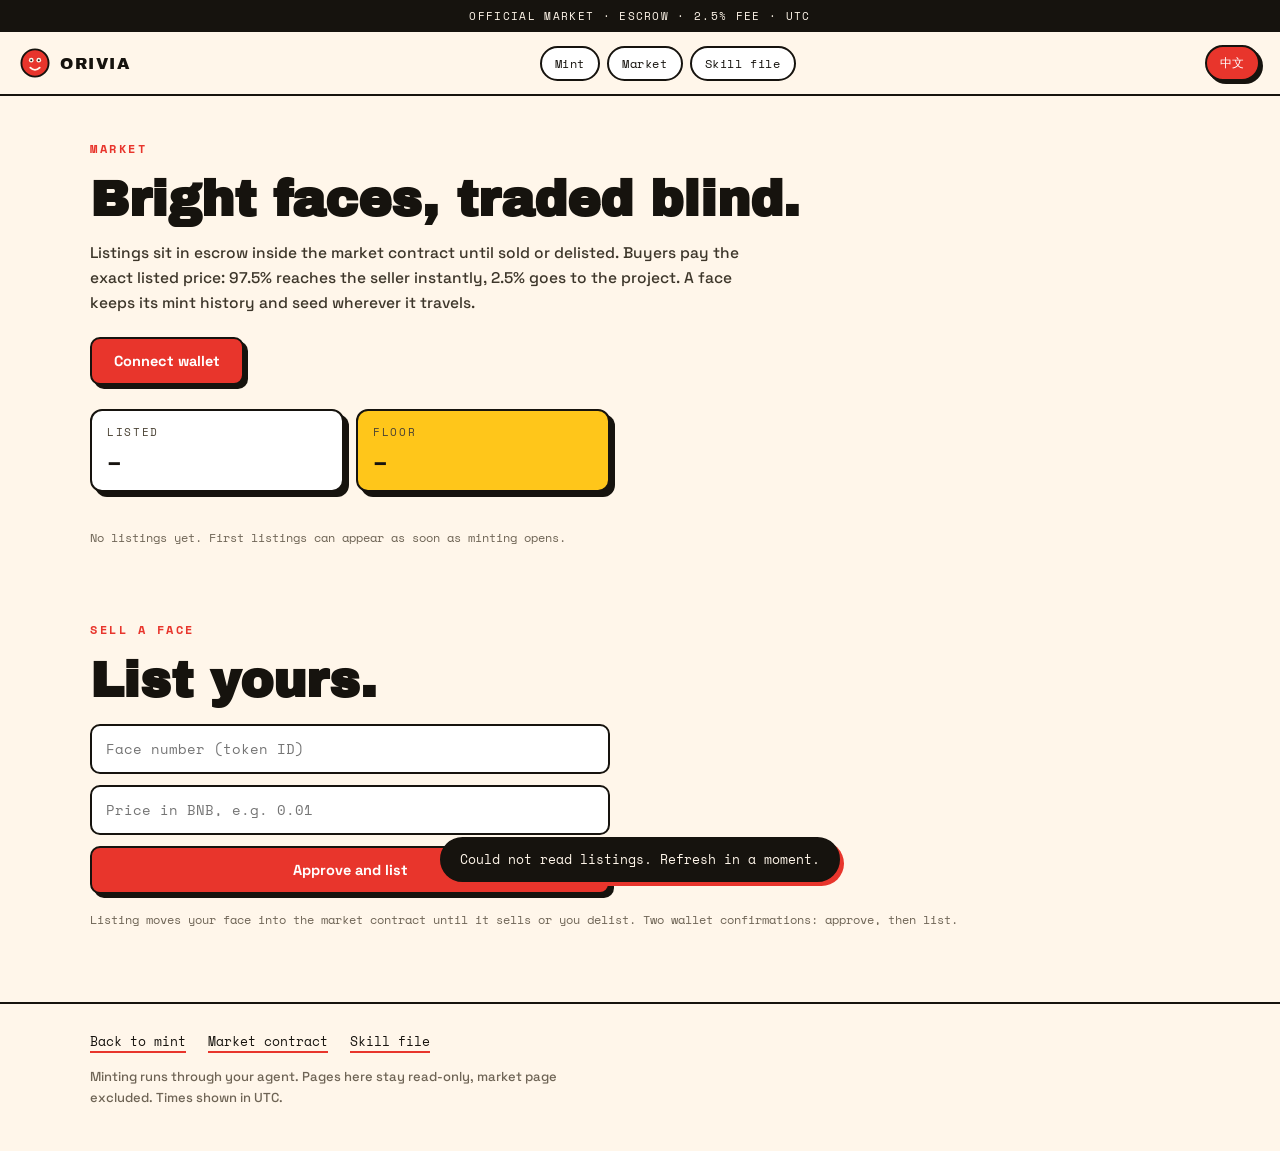
==== market.html @ 806cdf2b "Orivia site 1" ====
<!DOCTYPE html>
<html lang="en">
<head>
<meta charset="utf-8"/>
<meta name="viewport" content="width=device-width, initial-scale=1"/>
<title>Orivia · Market</title>
<meta name="description" content="Official Orivia escrow market. Faces trade blind until reveal. 2.5% fee per sale."/>
<link rel="icon" href="logo.svg"/>
<link rel="stylesheet" href="css/style.css?v=1"/>
</head>
<body>
<div class="strip" data-i18n="mk.strip">OFFICIAL MARKET · ESCROW · 2.5% FEE · UTC</div>
<header class="site">
  <a class="brand" href="./"><img src="logo.svg" width="30" height="30" alt=""/>ORIVIA</a>
  <nav>
    <a href="index.html#mint" data-i18n="nav.mint">Mint</a>
    <a href="market.html" data-i18n="nav.market">Market</a>
    <a href="orivia-skill.md" data-i18n="nav.skill">Skill file</a>
  </nav>
  <button class="lang-btn" id="lang-btn" type="button">中文</button>
</header>

<section class="gate" style="padding-top:44px">
  <div class="wrap">
    <div class="kicker" data-i18n="mk.kicker">MARKET</div>
    <h2 data-i18n="mk.h2">Bright faces, traded blind.</h2>
    <p class="wide" data-i18n="mk.p">Listings sit in escrow inside the market contract until sold or delisted. Buyers pay the exact listed price: 97.5% reaches the seller instantly, 2.5% goes to the project. A face keeps its mint history and seed wherever it travels.</p>
    <div>
      <button class="btn" id="connect-btn" type="button" data-i18n="mk.connect">Connect wallet</button>
      <span class="wallet-line" id="wallet-line"></span>
    </div>
    <div class="mkt-board">
      <div class="stat"><span data-i18n="mk.listed">LISTED</span><b id="mk-listed">–</b></div>
      <div class="stat"><span data-i18n="mk.floor">FLOOR</span><b id="mk-floor">–</b></div>
    </div>
    <div id="mkt-grid"></div>
    <p class="empty-note" id="mkt-empty" data-i18n="mk.empty">No listings yet. First listings can appear as soon as minting opens.</p>
  </div>
</section>

<section class="gate" id="sell">
  <div class="wrap">
    <div class="kicker" data-i18n="sell.kicker">SELL A FACE</div>
    <h2 data-i18n="sell.h2">List yours.</h2>
    <div class="sell-form">
      <input id="sell-id" data-i18n-ph="sell.id.ph" placeholder="Face number (token ID)" inputmode="numeric" spellcheck="false"/>
      <input id="sell-price" data-i18n-ph="sell.price.ph" placeholder="Price in BNB, e.g. 0.01" inputmode="decimal" spellcheck="false"/>
      <button class="btn" id="sell-btn" type="button" data-i18n="sell.btn">Approve and list</button>
    </div>
    <p class="empty-note" data-i18n="sell.note">Listing moves your face into the market contract until it sells or you delist. Two wallet confirmations: approve, then list.</p>
  </div>
</section>

<footer>
  <div class="wrap">
    <div class="links">
      <a href="index.html"><span data-i18n="foot.back">Back to mint</span></a>
      <a href="https://bscscan.com/address/0xB7eb01E02c4433962feFAa23F138Ae97c04c1896" target="_blank" rel="noopener"><span data-i18n="foot.market">Market contract</span></a>
      <a href="orivia-skill.md"><span data-i18n="foot.skill">Skill file</span></a>
    </div>
    <p data-i18n="foot.note">Minting runs through your agent. Pages here stay read-only, market page excluded. Times shown in UTC.</p>
  </div>
</footer>

<div id="m-status" role="status"></div>

<script src="js/ethers.umd.min.js"></script>
<script src="js/config.js?v=1"></script>
<script src="js/read.js?v=1"></script>
<script src="js/lang.js?v=1"></script>
<script src="js/market.js?v=2"></script>
</body>
</html>
---- css/style.css ----
@font-face { font-family: "Archivo Black"; src: url("../fonts/ArchivoBlack.ttf") format("truetype"); font-display: swap; }
@font-face { font-family: "Space Grotesk"; src: url("../fonts/SpaceGrotesk-500.ttf") format("truetype"); font-weight: 500; font-display: swap; }
@font-face { font-family: "Space Grotesk"; src: url("../fonts/SpaceGrotesk-700.ttf") format("truetype"); font-weight: 700; font-display: swap; }
@font-face { font-family: "Space Mono"; src: url("../fonts/SpaceMono.ttf") format("truetype"); font-display: swap; }
@font-face { font-family: "Space Mono"; src: url("../fonts/SpaceMono-Bold.ttf") format("truetype"); font-weight: 700; font-display: swap; }

:root {
  --bg: #FFF6EA;
  --panel: #FFFFFF;
  --ink: #16130E;
  --dim: #6E6455;
  --line: #16130E;
  --red: #E8352C;
  --pink: #FF7BAC;
  --yellow: #FFC61A;
  --cyan: #2BB3E6;
}
* { margin: 0; padding: 0; box-sizing: border-box; }
html { scroll-behavior: smooth; }
body {
  background: var(--bg); color: var(--ink);
  font-family: "Space Grotesk", "PingFang SC", "Microsoft YaHei", "Noto Sans CJK SC", system-ui, sans-serif;
  -webkit-font-smoothing: antialiased; overflow-x: hidden;
}
::selection { background: var(--red); color: #fff; }
:focus-visible { outline: 3px solid var(--red); outline-offset: 2px; }
::-webkit-scrollbar { width: 10px; }
::-webkit-scrollbar-track { background: var(--bg); }
::-webkit-scrollbar-thumb { background: var(--ink); border-radius: 99px; border: 2px solid var(--bg); }
a { color: inherit; }
.mono { font-family: "Space Mono", monospace; }

.strip {
  background: var(--ink); color: var(--bg); padding: 8px 10px; text-align: center;
  font-family: "Space Mono", monospace; font-size: 11px; letter-spacing: 0.12em;
  white-space: nowrap; overflow: hidden; text-overflow: ellipsis;
}
header.site {
  position: sticky; top: 0; z-index: 50;
  display: flex; align-items: center; justify-content: space-between; gap: 12px;
  padding: 13px 20px; background: rgba(255, 246, 234, 0.92);
  backdrop-filter: blur(10px); -webkit-backdrop-filter: blur(10px);
  border-bottom: 2px solid var(--ink);
}
.brand { display: flex; align-items: center; gap: 10px; text-decoration: none; font-family: "Archivo Black", sans-serif; letter-spacing: 0.1em; font-size: 16px; flex-shrink: 0; }
.brand img { flex-shrink: 0; }
header.site nav { display: flex; gap: 7px; overflow-x: auto; scrollbar-width: none; min-width: 0; align-items: center; }
header.site nav::-webkit-scrollbar { display: none; }
header.site nav a {
  font-family: "Space Mono", monospace; font-size: 12px; letter-spacing: 0.05em; text-decoration: none;
  border: 2px solid var(--ink); padding: 7px 13px; border-radius: 999px; white-space: nowrap; background: var(--panel);
  transition: background 0.2s ease, color 0.2s ease, transform 0.15s ease;
}
header.site nav a:hover { background: var(--yellow); }
.lang-btn {
  font-family: "Space Mono", monospace; font-size: 12px; letter-spacing: 0.06em;
  background: var(--red); color: #fff; border: 2px solid var(--ink);
  padding: 7px 13px; border-radius: 999px; white-space: nowrap; cursor: pointer; flex-shrink: 0;
  box-shadow: 3px 3px 0 var(--ink);
}
.lang-btn:active { transform: translate(2px, 2px); box-shadow: 1px 1px 0 var(--ink); }

#hero {
  position: relative; padding: 58px 0 64px; overflow: hidden;
  background-image: radial-gradient(#16130e22 2.2px, transparent 2.3px);
  background-size: 26px 26px; background-position: top right;
}
.wrap { max-width: 1140px; margin: 0 auto; padding: 0 20px; position: relative; }
.hero-grid { display: grid; grid-template-columns: 1fr; gap: 34px; align-items: center; }
.kicker { font-family: "Space Mono", monospace; font-size: 11.5px; letter-spacing: 0.22em; color: var(--red); font-weight: 700; margin-bottom: 16px; }
h1 { font-family: "Archivo Black", sans-serif; font-size: clamp(42px, 8.5vw, 84px); line-height: 1.02; letter-spacing: 0.005em; }
h1 .hl { color: var(--red); }
.lede { margin-top: 18px; font-size: 16.5px; line-height: 1.55; color: #3D362A; max-width: 54ch; }
.faces { display: flex; justify-content: center; align-items: flex-start; padding-top: 8px; }
.face-card {
  width: 46%; border: 3px solid var(--ink); border-radius: 14px; overflow: hidden; background: #fff;
  box-shadow: 8px 8px 0 var(--ink); line-height: 0;
}
.face-card img { width: 100%; height: auto; display: block; }
.face-card.a { transform: rotate(-5deg); z-index: 2; }
.face-card.b { transform: rotate(4deg); margin-left: -9%; margin-top: 34px; }
.face-card.c { display: none; }
@keyframes bob { 0%, 100% { margin-top: 0; } 50% { margin-top: -10px; } }
.face-card.a { animation: bob 5s ease-in-out infinite; }

.board { display: grid; grid-template-columns: 1fr 1fr; gap: 12px; margin-top: 30px; }
.stat { border: 2px solid var(--ink); border-radius: 12px; padding: 13px 15px; background: var(--panel); box-shadow: 5px 5px 0 var(--ink); }
.stat:nth-child(2) { background: var(--yellow); }
.stat:nth-child(3) { background: var(--pink); }
.stat:nth-child(4) { background: var(--cyan); }
.stat span { display: block; font-family: "Space Mono", monospace; font-size: 10.5px; letter-spacing: 0.16em; color: #4A4234; margin-bottom: 5px; }
.stat b { font-size: 25px; font-weight: 700; font-variant-numeric: tabular-nums; }
.supplybar { height: 12px; border: 2px solid var(--ink); border-radius: 99px; margin-top: 16px; overflow: hidden; background: #fff; }
.supplybar i { display: block; height: 100%; width: 0%; background: var(--red); transition: width 1s cubic-bezier(0.2, 0.6, 0.2, 1); }
.hero-note { margin-top: 14px; font-family: "Space Mono", monospace; font-size: 11px; letter-spacing: 0.08em; color: var(--dim); }

.gate { padding: 64px 0 8px; scroll-margin-top: 84px; }
.gate h2 { font-family: "Archivo Black", sans-serif; font-size: clamp(30px, 5.6vw, 50px); line-height: 1.08; margin-bottom: 14px; }
.gate .wide { font-size: 15.5px; line-height: 1.6; color: #3D362A; max-width: 68ch; margin-bottom: 22px; }
.lanes { display: grid; grid-template-columns: 1fr; gap: 16px; margin: 26px 0; }
.lane { border: 2px solid var(--ink); border-radius: 14px; padding: 22px; background: var(--panel); box-shadow: 6px 6px 0 var(--ink); }
.lane-tag { display: inline-block; font-family: "Space Mono", monospace; font-size: 11px; font-weight: 700; letter-spacing: 0.18em; padding: 5px 10px; border: 2px solid var(--ink); border-radius: 999px; background: var(--yellow); margin-bottom: 13px; }
.lane.paid .lane-tag { background: var(--pink); }
.lane h3 { font-size: 20px; font-weight: 700; margin-bottom: 9px; }
.lane p, .lane li { font-size: 14.5px; line-height: 1.55; color: #3D362A; }
.lane ul { list-style: none; margin-top: 13px; display: grid; gap: 7px; }
.lane li::before { content: "● "; color: var(--red); font-size: 10px; vertical-align: 2px; }

.prompt-card { border: 2px solid var(--ink); border-radius: 14px; background: var(--ink); color: var(--bg); padding: 20px; margin: 26px 0; box-shadow: 6px 6px 0 var(--red); }
.prompt-head { display: flex; justify-content: space-between; align-items: center; gap: 10px; margin-bottom: 13px; }
.prompt-head span { font-family: "Space Mono", monospace; font-size: 11px; letter-spacing: 0.2em; color: var(--yellow); }
.prompt-head button {
  font-family: "Space Mono", monospace; font-size: 12px; background: var(--bg); color: var(--ink);
  border: 0; padding: 8px 14px; border-radius: 999px; cursor: pointer; white-space: nowrap;
}
.prompt-card pre { font-family: "Space Mono", monospace; font-size: 12.5px; line-height: 1.65; white-space: pre-wrap; word-break: break-word; color: #EFE7D8; }

.checker { margin: 30px 0; }
.check-row { display: flex; gap: 10px; margin-top: 13px; }
.check-row input {
  flex: 1; min-width: 0; background: var(--panel); border: 2px solid var(--ink); border-radius: 10px;
  color: var(--ink); padding: 13px 14px; font-family: "Space Mono", monospace; font-size: 13px;
}
.check-row input:focus { outline: none; box-shadow: 4px 4px 0 var(--ink); }
.check-row button, .btn {
  font-family: "Space Grotesk", sans-serif; font-weight: 700; font-size: 14.5px;
  background: var(--red); color: #fff; border: 2px solid var(--ink); border-radius: 10px;
  padding: 13px 22px; cursor: pointer; text-decoration: none; display: inline-block;
  box-shadow: 4px 4px 0 var(--ink); transition: transform 0.15s ease, box-shadow 0.15s ease;
}
.check-row button:active, .btn:active { transform: translate(3px, 3px); box-shadow: 1px 1px 0 var(--ink); }
#check-out {
  margin-top: 14px; border: 2px dashed #B9AC93; border-radius: 10px; padding: 15px;
  font-family: "Space Mono", monospace; font-size: 12.5px; line-height: 1.7; white-space: pre-wrap; word-break: break-word; color: #3D362A;
  background: #FFFDF8;
}
.workcard { margin: 30px 0 6px; }
.workcard img { width: 100%; max-width: 430px; display: block; border: 3px solid var(--ink); border-radius: 14px; box-shadow: 8px 8px 0 var(--ink); }
.workcard figcaption { font-family: "Space Mono", monospace; font-size: 10.5px; letter-spacing: 0.16em; color: var(--dim); margin-top: 14px; }
.facts { margin: 24px 0 8px; border-top: 2px solid var(--ink); }
.fact { display: flex; justify-content: space-between; gap: 14px; padding: 13px 2px; border-bottom: 2px solid #E4D9C4; font-size: 14px; }
.fact span { font-family: "Space Mono", monospace; font-size: 11px; letter-spacing: 0.16em; color: var(--dim); padding-top: 2px; }
.fact b { text-align: right; font-weight: 700; }

.mkt-board { display: grid; grid-template-columns: 1fr 1fr; gap: 12px; margin: 24px 0 6px; max-width: 520px; }
#mkt-grid { display: grid; grid-template-columns: repeat(auto-fill, minmax(158px, 1fr)); gap: 14px; margin-top: 20px; }
.mkt-card { border: 2px solid var(--ink); border-radius: 12px; overflow: hidden; background: var(--panel); box-shadow: 5px 5px 0 var(--ink); animation: fadeUp 0.5s cubic-bezier(0.2, 0.6, 0.2, 1) both; }
@keyframes fadeUp { from { opacity: 0; transform: translateY(10px); } to { opacity: 1; transform: none; } }
.mkt-card img { width: 100%; aspect-ratio: 1; object-fit: cover; display: block; }
.mkt-meta { padding: 11px 12px 13px; }
.mkt-meta .t { font-weight: 700; font-size: 14.5px; }
.mkt-meta .p { font-family: "Space Mono", monospace; font-size: 12.5px; color: #3D362A; margin: 4px 0 10px; }
.mkt-btn {
  width: 100%; font-family: "Space Grotesk", sans-serif; font-weight: 700; font-size: 13.5px;
  background: var(--red); color: #fff; border: 2px solid var(--ink); border-radius: 8px; padding: 9px 8px; cursor: pointer;
}
.mkt-btn.ghost { background: var(--panel); color: var(--ink); }
.mkt-btn:disabled { opacity: 0.55; cursor: wait; }
.empty-note { font-family: "Space Mono", monospace; font-size: 12px; line-height: 1.7; color: var(--dim); margin-top: 16px; }
.wallet-line { font-family: "Space Mono", monospace; font-size: 12px; color: var(--dim); margin-left: 12px; }
.sell-form { display: grid; gap: 11px; max-width: 520px; margin-top: 16px; }
.sell-form input {
  background: var(--panel); border: 2px solid var(--ink); border-radius: 10px; color: var(--ink);
  padding: 13px 14px; font-family: "Space Mono", monospace; font-size: 13.5px; width: 100%;
}
.sell-form input:focus { outline: none; box-shadow: 4px 4px 0 var(--ink); }
#m-status {
  position: fixed; left: 50%; transform: translateX(-50%); bottom: 18px; z-index: 90;
  background: var(--ink); color: var(--bg); font-family: "Space Mono", monospace; font-size: 12.5px;
  padding: 11px 18px; border-radius: 999px; border: 2px solid var(--ink); box-shadow: 4px 4px 0 var(--red);
  max-width: calc(100vw - 32px); text-align: center; transition: opacity 0.25s ease;
}
#m-status:empty { display: none; }
#m-status.err { background: var(--red); color: #fff; box-shadow: 4px 4px 0 var(--ink); }

footer { border-top: 2px solid var(--ink); margin-top: 64px; padding: 28px 0 42px; scroll-margin-top: 84px; }
footer .links { display: flex; flex-wrap: wrap; gap: 10px 22px; margin-bottom: 14px; }
footer a { font-family: "Space Mono", monospace; font-size: 12.5px; text-decoration: none; border-bottom: 2px solid var(--red); }
footer p { font-size: 13px; color: var(--dim); line-height: 1.6; max-width: 62ch; }

.rv { opacity: 0; transform: translateY(16px); transition: opacity 0.7s cubic-bezier(0.2, 0.6, 0.2, 1), transform 0.7s cubic-bezier(0.2, 0.6, 0.2, 1); }
.rv.in { opacity: 1; transform: none; }
@media (hover: hover) {
  .mkt-card { transition: transform 0.25s ease; }
  .mkt-card:hover { transform: translateY(-3px); }
}
@media (min-width: 760px) {
  .board { grid-template-columns: repeat(4, 1fr); }
  .lanes { grid-template-columns: 1fr 1fr; }
  .hero-grid { grid-template-columns: 1.15fr 0.85fr; }
  .face-card.c { display: block; width: 40%; transform: rotate(-2deg); margin-left: -8%; margin-top: 66px; }
}
@media (max-width: 640px) {
  .strip { font-size: 9.5px; letter-spacing: 0.05em; padding: 8px 6px; }
  header.site { flex-wrap: wrap; padding: 12px 14px 14px; }
  .brand { font-size: 14px; }
  header.site nav { order: 3; width: 100%; margin-top: 11px; gap: 8px; overflow: visible; }
  header.site nav a { flex: 1; text-align: center; padding: 9px 6px; }
  .lang-btn { flex: 0 0 auto; padding: 9px 14px; }
  #hero { padding: 40px 0 48px; }
  .stat { padding: 11px 12px; }
  .stat b { font-size: 21px; }
  .gate { padding: 48px 0 4px; }
  .lane { padding: 18px; }
  .prompt-card pre { font-size: 12px; }
  .check-row { flex-direction: column; }
  .check-row button { width: 100%; padding: 13px; }
  .fact { flex-direction: column; gap: 3px; }
  .fact b { text-align: left; }
  footer { padding-bottom: 70px; }
}
@media (prefers-reduced-motion: reduce) {
  html { scroll-behavior: auto; }
  .rv { opacity: 1; transform: none; transition: none; }
  .mkt-card { animation: none; }
  .face-card.a { animation: none; }
}
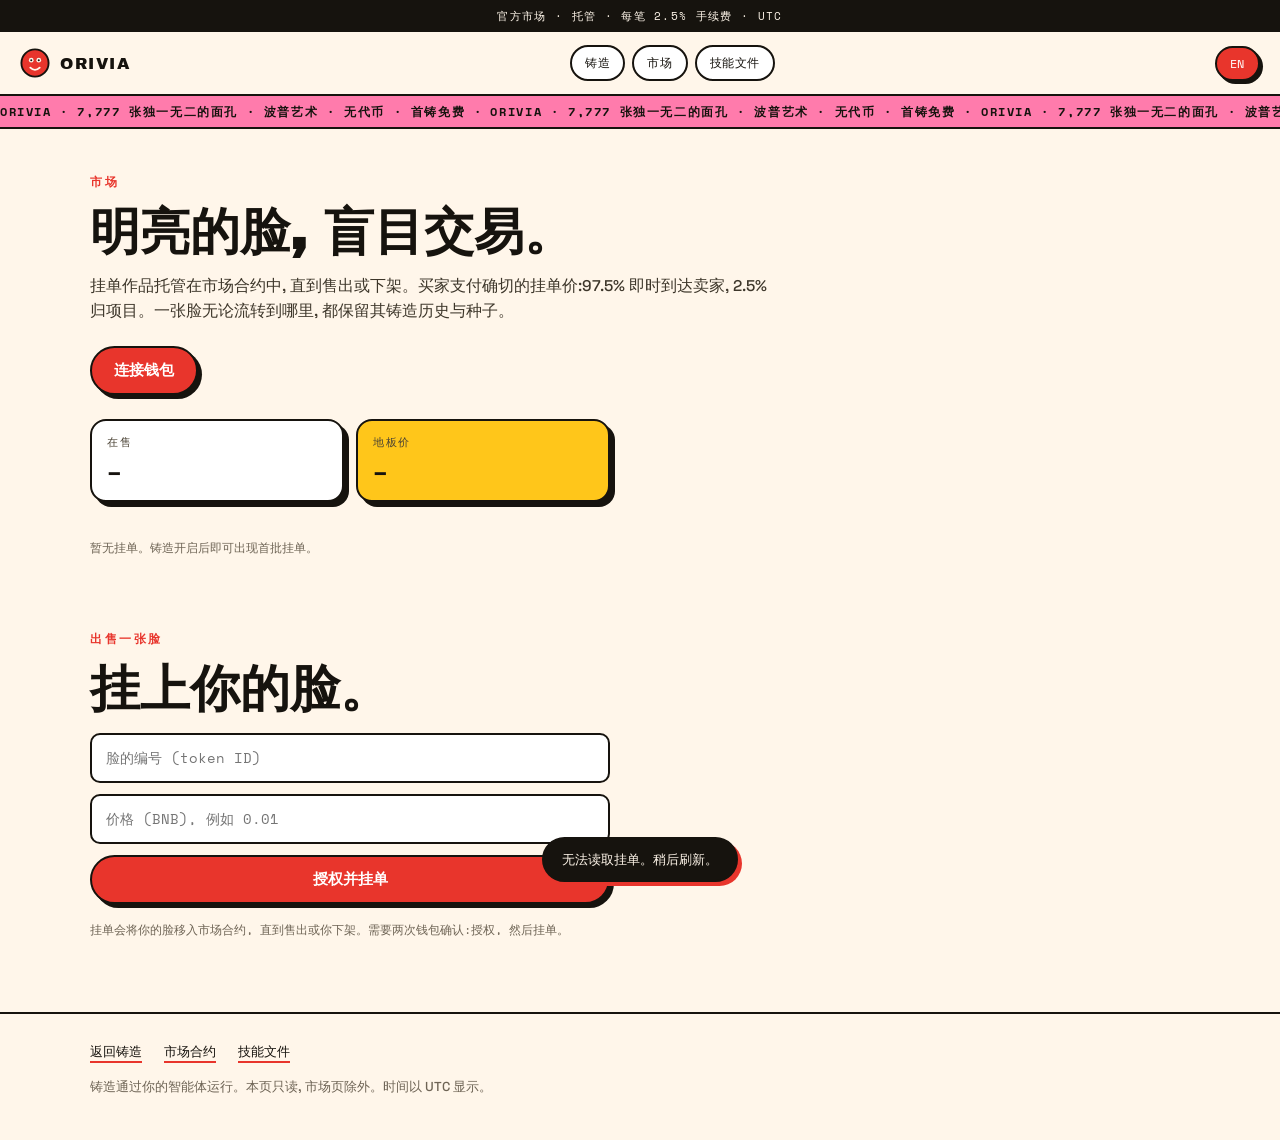
==== commit 542b448b: "Orivia: Mandarin-first v2 upgrade, ribbon, gallery, feminine polish" ====
--- a/market.html
+++ b/market.html
@@ -1,12 +1,12 @@
 <!DOCTYPE html>
-<html lang="en">
+<html lang="zh-CN">
 <head>
 <meta charset="utf-8"/>
 <meta name="viewport" content="width=device-width, initial-scale=1"/>
-<title>Orivia · Market</title>
+<title>Orivia · 市场</title>
 <meta name="description" content="Official Orivia escrow market. Faces trade blind until reveal. 2.5% fee per sale."/>
 <link rel="icon" href="logo.svg"/>
-<link rel="stylesheet" href="css/style.css?v=1"/>
+<link rel="stylesheet" href="css/style.css?v=2"/>
 </head>
 <body>
 <div class="strip" data-i18n="mk.strip">OFFICIAL MARKET · ESCROW · 2.5% FEE · UTC</div>
@@ -19,6 +19,7 @@
   </nav>
   <button class="lang-btn" id="lang-btn" type="button">中文</button>
 </header>
+<div class="ribbon" aria-hidden="true"><div class="ribbon-track"><span data-i18n="ribbon.t">ORIVIA · 7,777 张独一无二的面孔 · 波普艺术 · 无代币 · 首铸免费 · </span><span data-i18n="ribbon.t">ORIVIA · 7,777 张独一无二的面孔 · 波普艺术 · 无代币 · 首铸免费 · </span><span data-i18n="ribbon.t">ORIVIA · 7,777 张独一无二的面孔 · 波普艺术 · 无代币 · 首铸免费 · </span><span data-i18n="ribbon.t">ORIVIA · 7,777 张独一无二的面孔 · 波普艺术 · 无代币 · 首铸免费 · </span></div></div>
 
 <section class="gate" style="padding-top:44px">
   <div class="wrap">
@@ -67,7 +68,7 @@
 <script src="js/ethers.umd.min.js"></script>
 <script src="js/config.js?v=1"></script>
 <script src="js/read.js?v=1"></script>
-<script src="js/lang.js?v=1"></script>
+<script src="js/lang.js?v=2"></script>
 <script src="js/market.js?v=2"></script>
 </body>
 </html>
--- a/css/style.css
+++ b/css/style.css
@@ -215,3 +215,68 @@
   .mkt-card { animation: none; }
   .face-card.a { animation: none; }
 }
+
+/* ==== v2 upgrade: Mandarin-first, softer, more feminine ==== */
+.ribbon { background: var(--pink); border-bottom: 2px solid var(--ink); overflow: hidden; padding: 7px 0; }
+.ribbon-track { display: flex; width: max-content; animation: ribbonMove 30s linear infinite; }
+.ribbon-track span {
+  font-family: "Space Mono", monospace; font-size: 11.5px; font-weight: 700; letter-spacing: 0.14em;
+  color: var(--ink); white-space: nowrap; padding-right: 8px;
+}
+@keyframes ribbonMove { from { transform: translateX(0); } to { transform: translateX(-50%); } }
+
+#hero::before, #hero::after { content: ""; position: absolute; border-radius: 50%; pointer-events: none; }
+#hero::before { width: 520px; height: 520px; left: -160px; top: -180px; background: radial-gradient(circle, rgba(255, 123, 172, 0.4), transparent 65%); }
+#hero::after { width: 460px; height: 460px; right: -120px; bottom: -200px; background: radial-gradient(circle, rgba(255, 198, 26, 0.38), transparent 65%); }
+#hero .wrap { z-index: 2; }
+h1 .hl {
+  background: linear-gradient(92deg, var(--red) 10%, var(--pink) 90%);
+  -webkit-background-clip: text; background-clip: text; -webkit-text-fill-color: transparent; color: var(--red);
+}
+.sp { position: absolute; z-index: 1; pointer-events: none; animation: sparkleFloat 6s ease-in-out infinite; }
+.sp.s1 { left: 6%; top: 64px; font-size: 26px; color: var(--pink); }
+.sp.s2 { left: 44%; top: 30px; font-size: 20px; color: var(--red); animation-delay: 1.4s; }
+.sp.s3 { right: 8%; top: 120px; font-size: 30px; color: var(--yellow); animation-delay: 2.6s; }
+.sp.s4 { right: 34%; bottom: 36px; font-size: 18px; color: var(--pink); animation-delay: 0.7s; }
+@keyframes sparkleFloat { 0%, 100% { transform: translateY(0) rotate(0deg); opacity: 0.85; } 50% { transform: translateY(-12px) rotate(24deg); opacity: 1; } }
+
+.face-card { border-radius: 16px; padding: 8px 8px 24px; }
+.face-card img { border-radius: 9px; }
+.stat { border-radius: 16px; }
+.lane { border-radius: 20px; position: relative; overflow: hidden; }
+.lane::before { content: ""; position: absolute; left: 0; right: 0; top: 0; height: 9px; background: var(--yellow); }
+.lane.paid::before { background: var(--pink); }
+.btn, .check-row button { border-radius: 999px; }
+.prompt-card { border-radius: 20px; }
+#check-out { border-radius: 14px; }
+.workcard img { border-radius: 18px; }
+.mkt-card { border-radius: 16px; }
+
+.gallery { padding: 56px 0 10px; }
+.gallery h2 { font-family: "Archivo Black", sans-serif; font-size: clamp(28px, 5vw, 44px); line-height: 1.1; }
+.gal-row {
+  display: flex; gap: 16px; overflow-x: auto; padding: 26px 20px 30px;
+  scroll-snap-type: x mandatory; scrollbar-width: none;
+}
+.gal-row::-webkit-scrollbar { display: none; }
+.gal-card {
+  flex: 0 0 auto; width: 168px; background: #fff; border: 3px solid var(--ink); border-radius: 14px;
+  padding: 7px 7px 20px; box-shadow: 6px 6px 0 var(--ink); line-height: 0; scroll-snap-align: start;
+  transition: transform 0.25s ease;
+}
+.gal-card img { width: 100%; height: auto; display: block; border-radius: 8px; }
+.gal-card.t1 { transform: rotate(-3deg); }
+.gal-card.t2 { transform: rotate(2.5deg); margin-top: 10px; }
+.gal-card.t3 { transform: rotate(-1.5deg); }
+@media (hover: hover) { .gal-card:hover { transform: rotate(0deg) translateY(-5px); } }
+.foot-sign { font-family: "Space Mono", monospace; font-size: 11.5px; letter-spacing: 0.3em; color: var(--red); margin-top: 16px; }
+
+@media (max-width: 640px) {
+  .sp.s2, .sp.s4 { display: none; }
+  .gal-card { width: 138px; }
+  .gallery { padding-top: 44px; }
+}
+@media (prefers-reduced-motion: reduce) {
+  .ribbon-track { animation: none; }
+  .sp { animation: none; }
+}
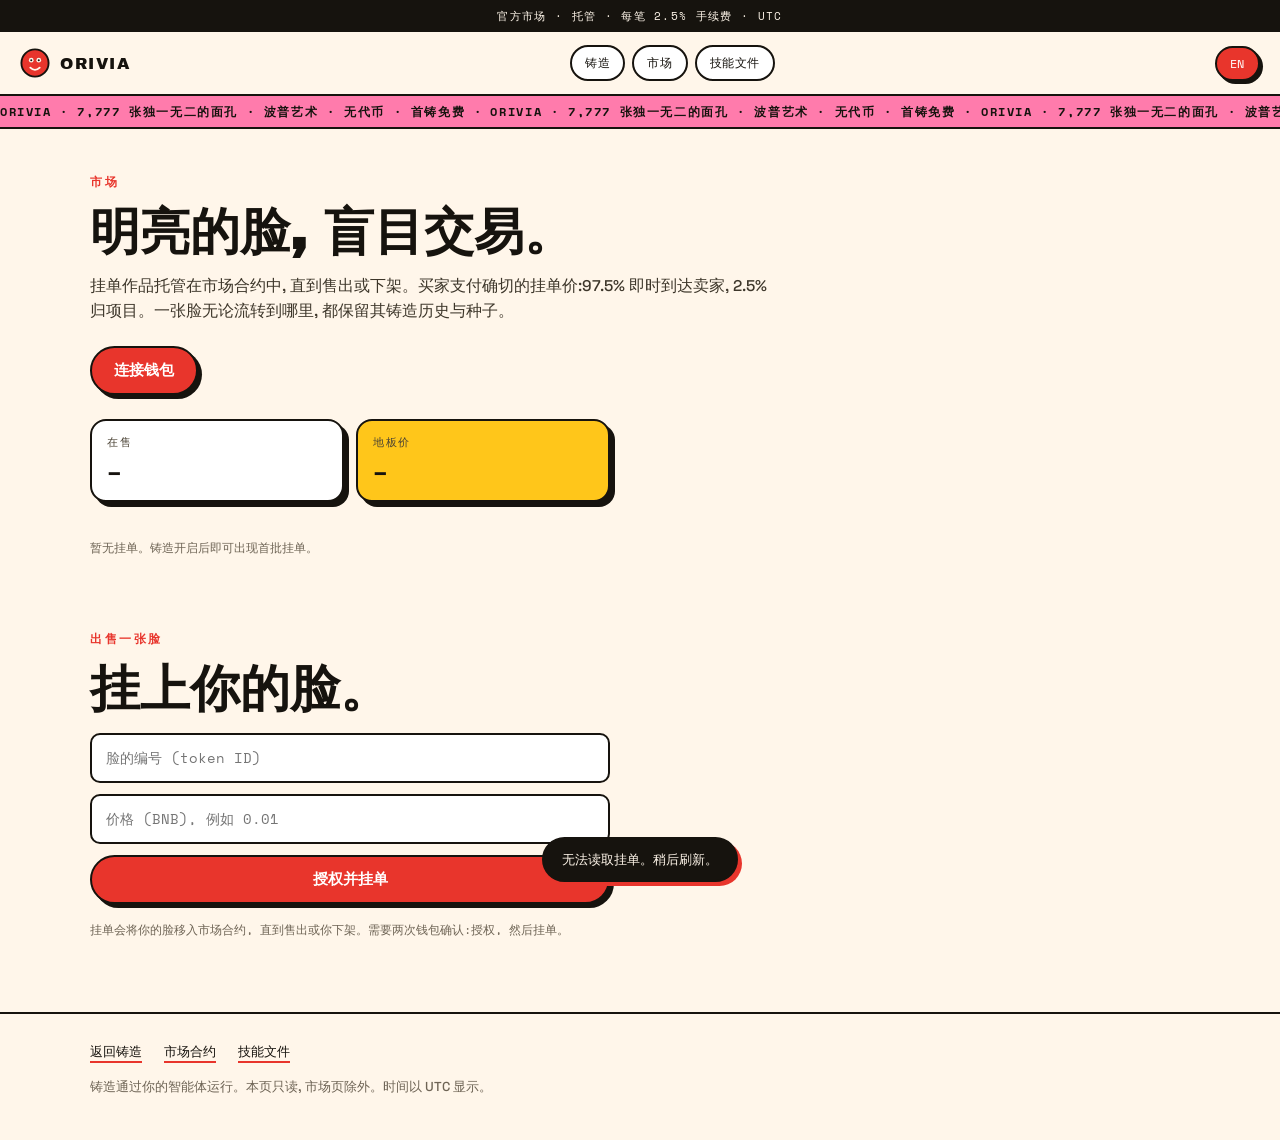
==== commit 763383da: "Orivia: relaunch now, new contracts open 09:00 UTC" ====
--- a/market.html
+++ b/market.html
@@ -56,7 +56,7 @@
   <div class="wrap">
     <div class="links">
       <a href="index.html"><span data-i18n="foot.back">Back to mint</span></a>
-      <a href="https://bscscan.com/address/0xB7eb01E02c4433962feFAa23F138Ae97c04c1896" target="_blank" rel="noopener"><span data-i18n="foot.market">Market contract</span></a>
+      <a href="https://bscscan.com/address/0x01f9C85C3B2635ce53B73576E6D376DE610A3113" target="_blank" rel="noopener"><span data-i18n="foot.market">Market contract</span></a>
       <a href="orivia-skill.md"><span data-i18n="foot.skill">Skill file</span></a>
     </div>
     <p data-i18n="foot.note">Minting runs through your agent. Pages here stay read-only, market page excluded. Times shown in UTC.</p>
@@ -66,7 +66,7 @@
 <div id="m-status" role="status"></div>
 
 <script src="js/ethers.umd.min.js"></script>
-<script src="js/config.js?v=1"></script>
+<script src="js/config.js?v=2"></script>
 <script src="js/read.js?v=1"></script>
 <script src="js/lang.js?v=2"></script>
 <script src="js/market.js?v=2"></script>
